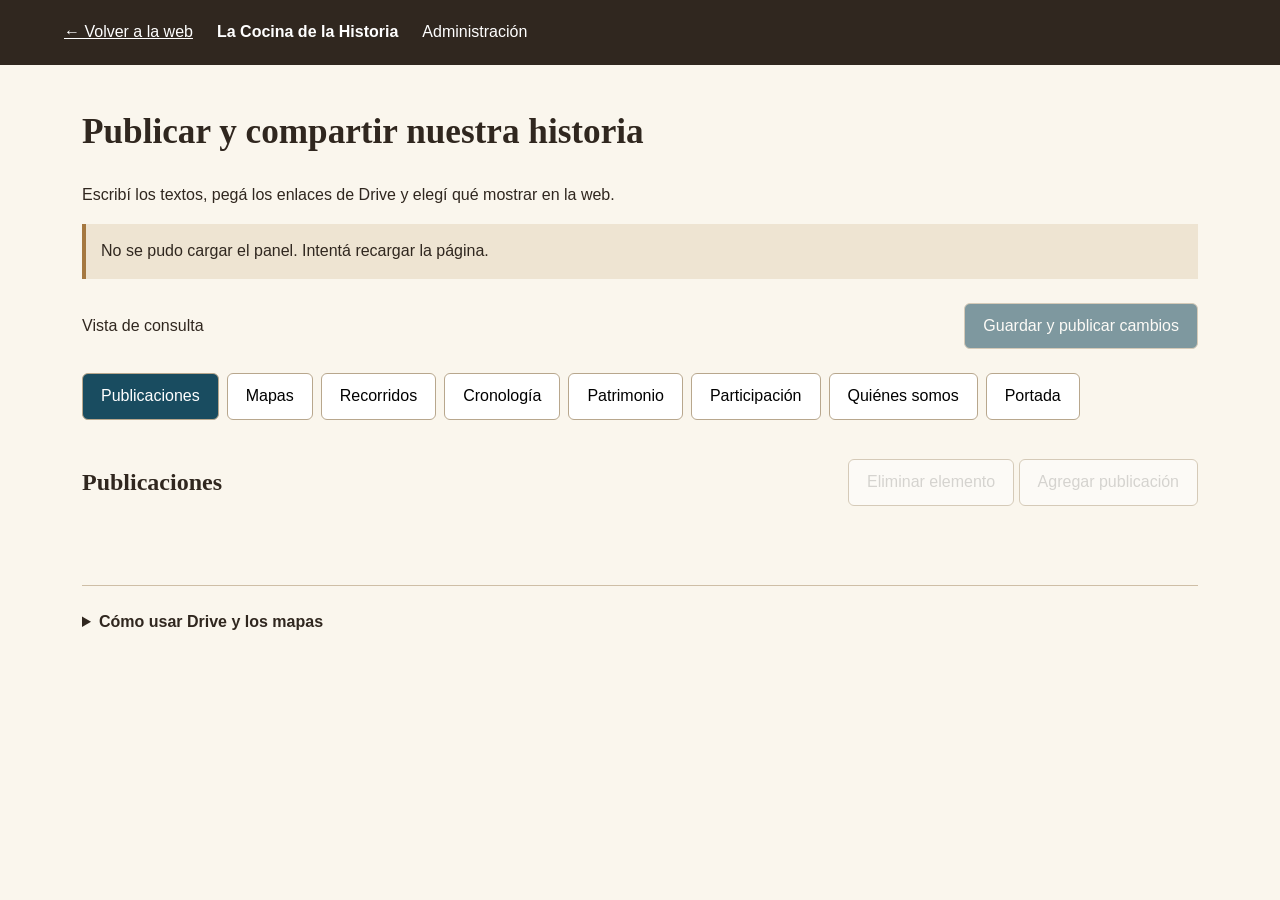
==== admin/index.html @ dc467589 "Agregar panel de contenidos, enlaces de Drive y recorridos de My Maps; preparar autenticación" ====
<!doctype html><html lang="es"><head><meta charset="utf-8"><meta name="viewport" content="width=device-width,initial-scale=1"><meta name="robots" content="noindex,nofollow"><title>Administración | La Cocina de la Historia</title><link rel="stylesheet" href="editor.css"></head><body>
<header><a href="../">← Volver a la web</a><strong>La Cocina de la Historia</strong><span>Administración</span></header>
<main><h1>Publicar y compartir nuestra historia</h1><p>Escribí los textos, pegá los enlaces de Drive y elegí qué mostrar en la web.</p>
<p id="status" role="status" aria-live="polite">Cargando el panel…</p>
<section id="loginArea" hidden><h2>Ingresar</h2><form id="loginForm"><label>Usuario<input id="username" autocomplete="username" required maxlength="60"></label><label>Contraseña<input id="password" type="password" autocomplete="current-password" required maxlength="256"></label><button>Ingresar</button></form></section>
<div class="toolbar"><span id="session">Vista de consulta</span><button id="logout" hidden>Cerrar sesión</button><button id="save" disabled>Guardar y publicar cambios</button></div>
<nav id="tabs" aria-label="Contenidos"><button data-tab="historias" aria-pressed="true">Publicaciones</button><button data-tab="mapas" aria-pressed="false">Mapas</button><button data-tab="recorridos" aria-pressed="false">Recorridos</button><button data-tab="cronologia" aria-pressed="false">Cronología</button><button data-tab="patrimonio" aria-pressed="false">Patrimonio</button><button data-tab="participacion" aria-pressed="false">Participación</button><button data-tab="proyecto" aria-pressed="false">Quiénes somos</button><button data-tab="portada" aria-pressed="false">Portada</button></nav>
<section aria-labelledby="sectionTitle"><div class="section-title"><h2 id="sectionTitle">Publicaciones</h2><div><button id="remove" disabled>Eliminar elemento</button> <button id="add" disabled>Agregar publicación</button></div></div><p id="sectionHelp"></p><div class="workspace"><aside id="items" aria-label="Elegir contenido"></aside><form id="editor"><fieldset id="fields" disabled></fieldset></form></div></section>
<details><summary>Cómo usar Drive y los mapas</summary><p>Subí las imágenes, PDF o digitalizaciones a Drive. En Compartir, elegí “Cualquier persona con el enlace” y el permiso “Lector”, si el archivo está destinado al público. Copiá el enlace del archivo y pegalo en su campo.</p><p>El texto del artículo se escribe en el panel. El enlace a un documento de Drive permite mostrar una vista del archivo; no importa automáticamente su texto. Si tu cuenta educativa no permite compartir fuera de la institución, usá una ubicación que permita el acceso público.</p><p>Para los mapas, pegá el enlace completo de Google My Maps, con su identificador <code>mid</code>. Compartí el mapa para que los visitantes puedan verlo. Las pinchetas, fotos y textos se editan en My Maps. Para los recorridos históricos, creá la ruta en My Maps y agregá su enlace en Recorridos, junto con las paradas en orden y la duración o distancia orientativa.</p><p>“Mostrar en la web” controla si el elemento aparece en las secciones públicas. Los datos guardados en este repositorio son públicos: no cargues información privada.</p><p>Antes de guardar, revisá los campos. La actualización de la web puede tardar unos minutos. Si otra persona guardó mientras editabas, el panel te avisará para evitar sobrescribir su trabajo.</p></details>
</main><script src="../assets/js/media.js"></script><script src="editor.js"></script></body></html>
---- admin/editor.css ----
:root{font-family:Arial,sans-serif;color:#30271f;background:#faf6ed;line-height:1.55}*{box-sizing:border-box}body{margin:0}header{background:#30271f;color:#fff;padding:20px 5%;display:flex;gap:24px;align-items:center;flex-wrap:wrap}a{color:inherit}main{max-width:1160px;margin:40px auto;padding:0 22px}h1,h2{font-family:Georgia,serif}h1{font-size:2.2rem}button{font:inherit;padding:10px 18px;border:1px solid #b8a78d;border-radius:6px;background:#fff;cursor:pointer}button:disabled{cursor:default;opacity:.55}button[aria-pressed=true],#save{background:#194c60;color:white}button:focus-visible,input:focus-visible,textarea:focus-visible,select:focus-visible{outline:3px solid #c28a36;outline-offset:3px}.toolbar,.section-title{display:flex;align-items:center;gap:14px;flex-wrap:wrap;justify-content:space-between;margin:24px 0}nav{display:flex;gap:8px;flex-wrap:wrap}#status{padding:15px;background:#eee4d2;border-left:4px solid #a57840;white-space:pre-wrap}.workspace{display:grid;grid-template-columns:240px 1fr;gap:24px}aside{display:flex;flex-direction:column;gap:8px}aside button{text-align:left}fieldset{border:0;padding:0;margin:0}label{display:block;font-weight:bold;margin:0 0 20px}input,textarea,select{display:block;width:100%;margin-top:6px;border:1px solid #a79b88;border-radius:5px;padding:11px;background:white;font:inherit;color:#30271f}textarea{min-height:140px;resize:vertical}input[type=checkbox]{width:auto;display:inline;margin-right:10px}small{display:block;font-weight:normal;color:#665b4e}details{margin-top:40px;border-top:1px solid #cebea6;padding-top:24px}summary{cursor:pointer;font-weight:bold}#loginForm{max-width:420px}.media-preview{max-width:100%;max-height:260px;display:block;margin:10px 0}.preview-link{display:inline-block;margin-bottom:20px}#editor{min-width:0}#sectionHelp{max-width:850px}.empty{padding:30px;background:#fff;border-radius:8px}[hidden]{display:none!important}@media(max-width:700px){.workspace{grid-template-columns:1fr}aside{flex-direction:row;overflow:auto;padding:3px}aside button{min-width:180px}header span{display:none}h1{font-size:1.8rem}}
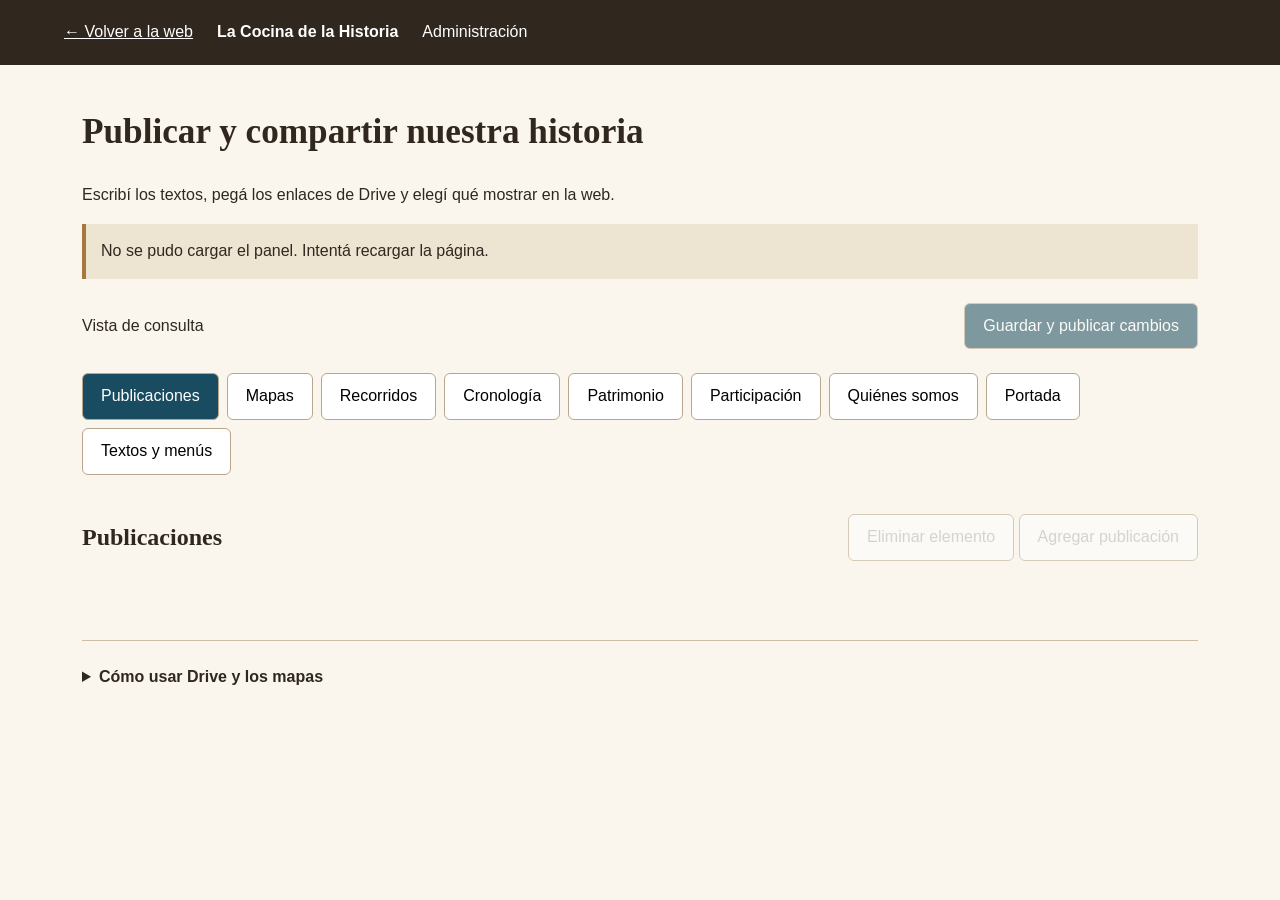
==== commit 75d4211d: "Permitir editar textos, menús y metadatos de todos los apartados desde el administrador" ====
--- a/admin/index.html
+++ b/admin/index.html
@@ -4,7 +4,7 @@
 <p id="status" role="status" aria-live="polite">Cargando el panel…</p>
 <section id="loginArea" hidden><h2>Ingresar</h2><form id="loginForm"><label>Usuario<input id="username" autocomplete="username" required maxlength="60"></label><label>Contraseña<input id="password" type="password" autocomplete="current-password" required maxlength="256"></label><button>Ingresar</button></form></section>
 <div class="toolbar"><span id="session">Vista de consulta</span><button id="logout" hidden>Cerrar sesión</button><button id="save" disabled>Guardar y publicar cambios</button></div>
-<nav id="tabs" aria-label="Contenidos"><button data-tab="historias" aria-pressed="true">Publicaciones</button><button data-tab="mapas" aria-pressed="false">Mapas</button><button data-tab="recorridos" aria-pressed="false">Recorridos</button><button data-tab="cronologia" aria-pressed="false">Cronología</button><button data-tab="patrimonio" aria-pressed="false">Patrimonio</button><button data-tab="participacion" aria-pressed="false">Participación</button><button data-tab="proyecto" aria-pressed="false">Quiénes somos</button><button data-tab="portada" aria-pressed="false">Portada</button></nav>
-<section aria-labelledby="sectionTitle"><div class="section-title"><h2 id="sectionTitle">Publicaciones</h2><div><button id="remove" disabled>Eliminar elemento</button> <button id="add" disabled>Agregar publicación</button></div></div><p id="sectionHelp"></p><div class="workspace"><aside id="items" aria-label="Elegir contenido"></aside><form id="editor"><fieldset id="fields" disabled></fieldset></form></div></section>
+<nav id="tabs" aria-label="Contenidos"><button data-tab="historias" aria-pressed="true">Publicaciones</button><button data-tab="mapas" aria-pressed="false">Mapas</button><button data-tab="recorridos" aria-pressed="false">Recorridos</button><button data-tab="cronologia" aria-pressed="false">Cronología</button><button data-tab="patrimonio" aria-pressed="false">Patrimonio</button><button data-tab="participacion" aria-pressed="false">Participación</button><button data-tab="proyecto" aria-pressed="false">Quiénes somos</button><button data-tab="portada" aria-pressed="false">Portada</button><button data-tab="textos" aria-pressed="false">Textos y menús</button></nav>
+<section aria-labelledby="sectionTitle"><div class="section-title"><h2 id="sectionTitle">Publicaciones</h2><div><button id="remove" disabled>Eliminar elemento</button> <button id="add" disabled>Agregar publicación</button></div></div><p id="sectionHelp"></p><label id="textGroupLabel" hidden>Elegir textos de la sección<select id="textGroup"></select></label><div class="workspace"><aside id="items" aria-label="Elegir contenido"></aside><form id="editor"><fieldset id="fields" disabled></fieldset></form></div></section>
 <details><summary>Cómo usar Drive y los mapas</summary><p>Subí las imágenes, PDF o digitalizaciones a Drive. En Compartir, elegí “Cualquier persona con el enlace” y el permiso “Lector”, si el archivo está destinado al público. Copiá el enlace del archivo y pegalo en su campo.</p><p>El texto del artículo se escribe en el panel. El enlace a un documento de Drive permite mostrar una vista del archivo; no importa automáticamente su texto. Si tu cuenta educativa no permite compartir fuera de la institución, usá una ubicación que permita el acceso público.</p><p>Para los mapas, pegá el enlace completo de Google My Maps, con su identificador <code>mid</code>. Compartí el mapa para que los visitantes puedan verlo. Las pinchetas, fotos y textos se editan en My Maps. Para los recorridos históricos, creá la ruta en My Maps y agregá su enlace en Recorridos, junto con las paradas en orden y la duración o distancia orientativa.</p><p>“Mostrar en la web” controla si el elemento aparece en las secciones públicas. Los datos guardados en este repositorio son públicos: no cargues información privada.</p><p>Antes de guardar, revisá los campos. La actualización de la web puede tardar unos minutos. Si otra persona guardó mientras editabas, el panel te avisará para evitar sobrescribir su trabajo.</p></details>
-</main><script src="../assets/js/media.js"></script><script src="editor.js"></script></body></html>
+</main><script src="../assets/js/media.js"></script><script src="../assets/js/text-fields.js"></script><script src="editor.js"></script></body></html>
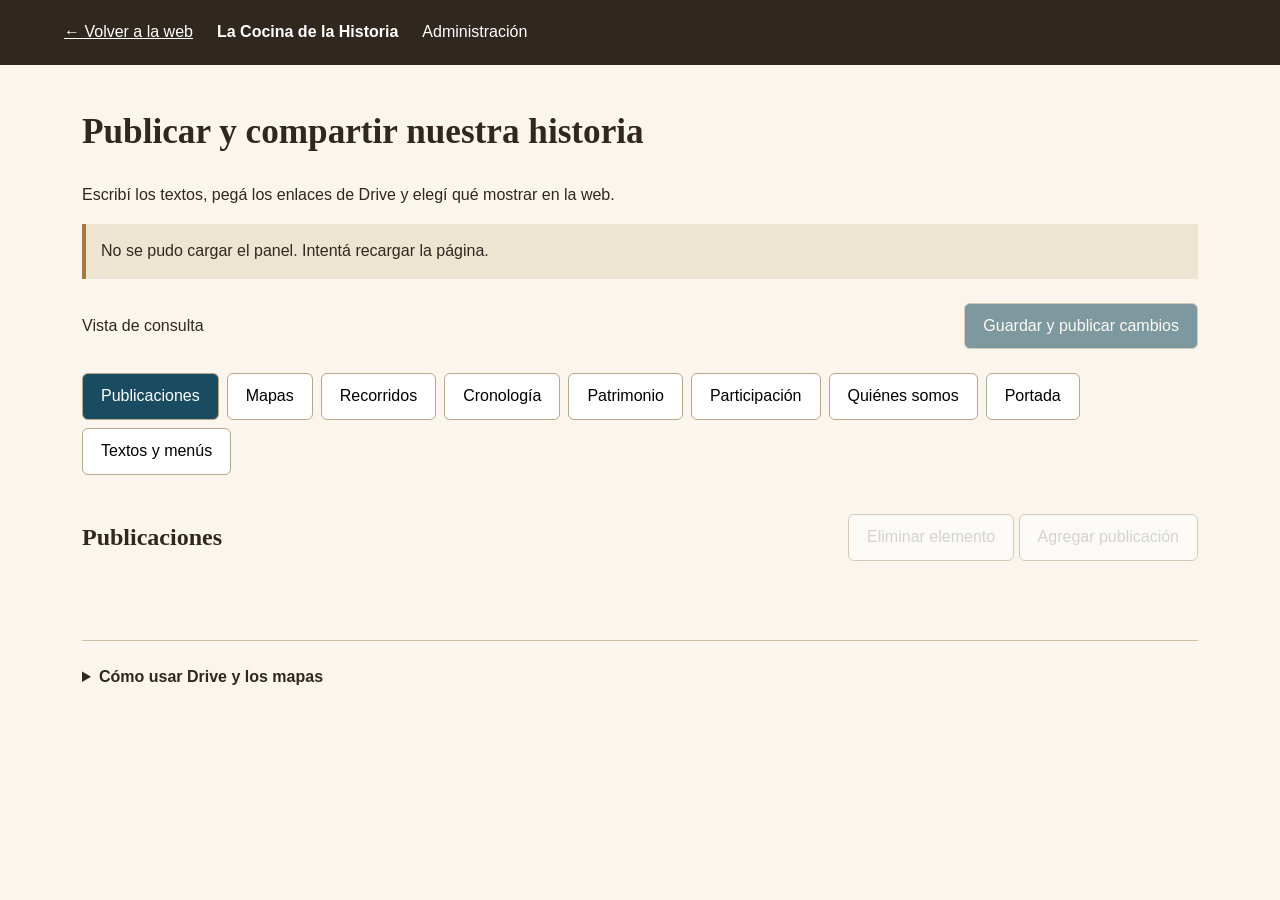
==== commit eeaec9ba: "Versionar recursos para cargar una versión consistente del administrador" ====
--- a/admin/index.html
+++ b/admin/index.html
@@ -1,4 +1,4 @@
-<!doctype html><html lang="es"><head><meta charset="utf-8"><meta name="viewport" content="width=device-width,initial-scale=1"><meta name="robots" content="noindex,nofollow"><title>Administración | La Cocina de la Historia</title><link rel="stylesheet" href="editor.css"></head><body>
+<!doctype html><html lang="es"><head><meta charset="utf-8"><meta name="viewport" content="width=device-width,initial-scale=1"><meta name="robots" content="noindex,nofollow"><title>Administración | La Cocina de la Historia</title><link rel="stylesheet" href="editor.css?v=20261022-3"></head><body>
 <header><a href="../">← Volver a la web</a><strong>La Cocina de la Historia</strong><span>Administración</span></header>
 <main><h1>Publicar y compartir nuestra historia</h1><p>Escribí los textos, pegá los enlaces de Drive y elegí qué mostrar en la web.</p>
 <p id="status" role="status" aria-live="polite">Cargando el panel…</p>
@@ -7,4 +7,4 @@
 <nav id="tabs" aria-label="Contenidos"><button data-tab="historias" aria-pressed="true">Publicaciones</button><button data-tab="mapas" aria-pressed="false">Mapas</button><button data-tab="recorridos" aria-pressed="false">Recorridos</button><button data-tab="cronologia" aria-pressed="false">Cronología</button><button data-tab="patrimonio" aria-pressed="false">Patrimonio</button><button data-tab="participacion" aria-pressed="false">Participación</button><button data-tab="proyecto" aria-pressed="false">Quiénes somos</button><button data-tab="portada" aria-pressed="false">Portada</button><button data-tab="textos" aria-pressed="false">Textos y menús</button></nav>
 <section aria-labelledby="sectionTitle"><div class="section-title"><h2 id="sectionTitle">Publicaciones</h2><div><button id="remove" disabled>Eliminar elemento</button> <button id="add" disabled>Agregar publicación</button></div></div><p id="sectionHelp"></p><label id="textGroupLabel" hidden>Elegir textos de la sección<select id="textGroup"></select></label><div class="workspace"><aside id="items" aria-label="Elegir contenido"></aside><form id="editor"><fieldset id="fields" disabled></fieldset></form></div></section>
 <details><summary>Cómo usar Drive y los mapas</summary><p>Subí las imágenes, PDF o digitalizaciones a Drive. En Compartir, elegí “Cualquier persona con el enlace” y el permiso “Lector”, si el archivo está destinado al público. Copiá el enlace del archivo y pegalo en su campo.</p><p>El texto del artículo se escribe en el panel. El enlace a un documento de Drive permite mostrar una vista del archivo; no importa automáticamente su texto. Si tu cuenta educativa no permite compartir fuera de la institución, usá una ubicación que permita el acceso público.</p><p>Para los mapas, pegá el enlace completo de Google My Maps, con su identificador <code>mid</code>. Compartí el mapa para que los visitantes puedan verlo. Las pinchetas, fotos y textos se editan en My Maps. Para los recorridos históricos, creá la ruta en My Maps y agregá su enlace en Recorridos, junto con las paradas en orden y la duración o distancia orientativa.</p><p>“Mostrar en la web” controla si el elemento aparece en las secciones públicas. Los datos guardados en este repositorio son públicos: no cargues información privada.</p><p>Antes de guardar, revisá los campos. La actualización de la web puede tardar unos minutos. Si otra persona guardó mientras editabas, el panel te avisará para evitar sobrescribir su trabajo.</p></details>
-</main><script src="../assets/js/media.js"></script><script src="../assets/js/text-fields.js"></script><script src="editor.js"></script></body></html>
+</main><script src="../assets/js/media.js?v=20261022-3"></script><script src="../assets/js/text-fields.js?v=20261022-3"></script><script src="editor.js?v=20261022-3"></script></body></html>
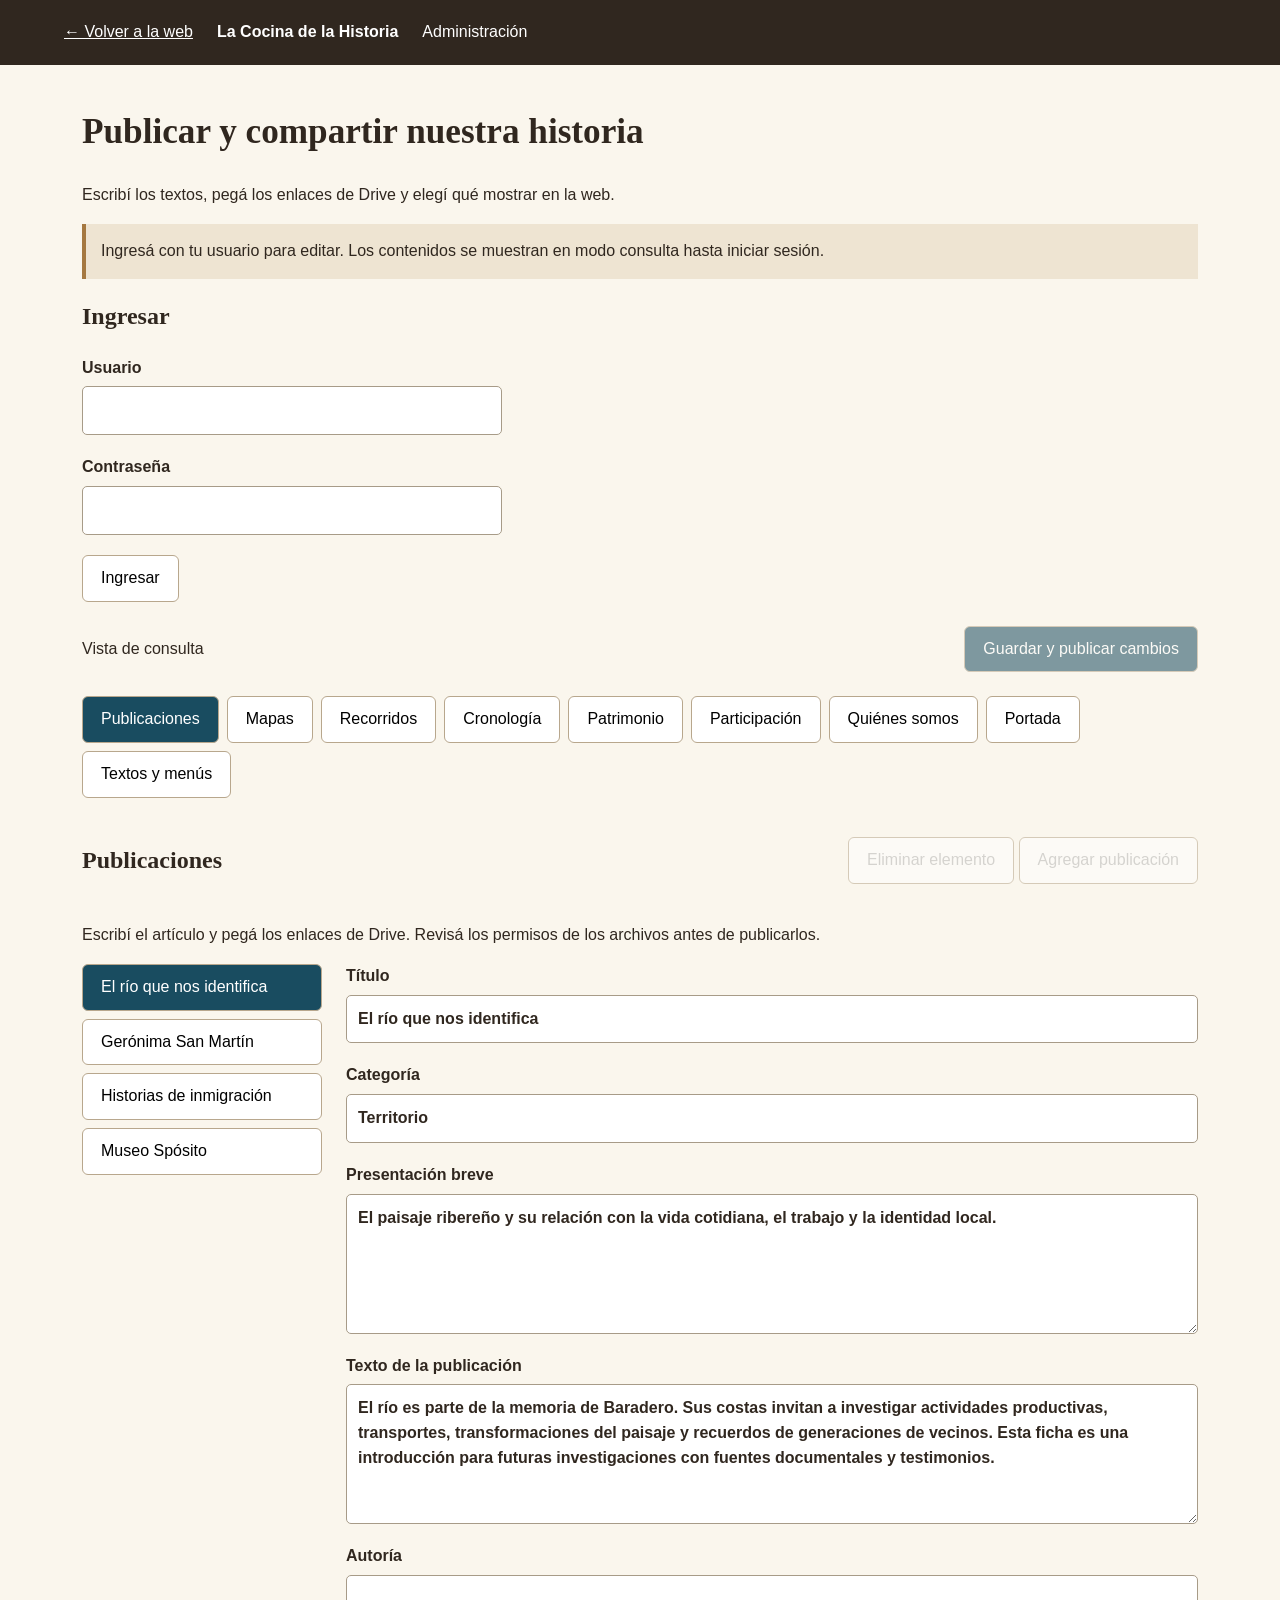
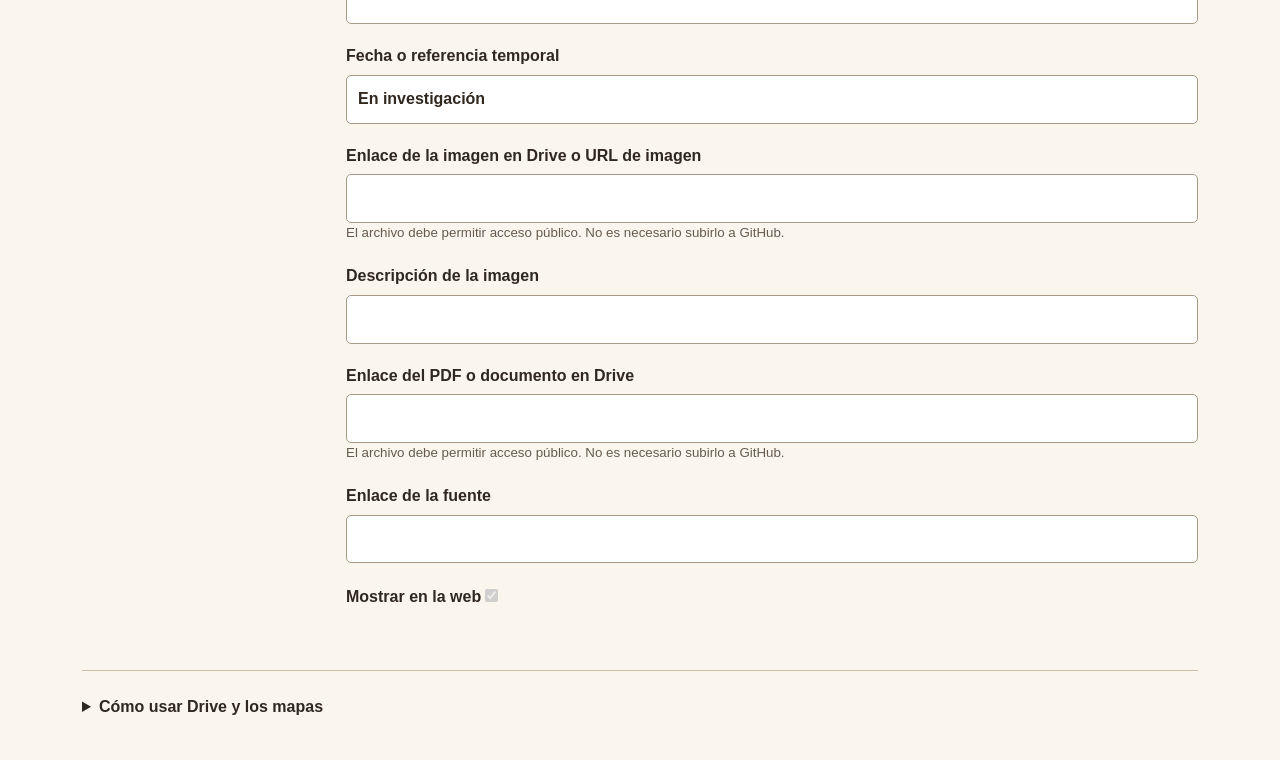
==== commit 16b87ccd: "Confirmar eliminaciones dentro del panel y actualizar títulos al editar" ====
--- a/admin/index.html
+++ b/admin/index.html
@@ -1,4 +1,4 @@
-<!doctype html><html lang="es"><head><meta charset="utf-8"><meta name="viewport" content="width=device-width,initial-scale=1"><meta name="robots" content="noindex,nofollow"><title>Administración | La Cocina de la Historia</title><link rel="stylesheet" href="editor.css?v=20261022-3"></head><body>
+<!doctype html><html lang="es"><head><meta charset="utf-8"><meta name="viewport" content="width=device-width,initial-scale=1"><meta name="robots" content="noindex,nofollow"><title>Administración | La Cocina de la Historia</title><link rel="stylesheet" href="editor.css?v=20261022-5"></head><body>
 <header><a href="../">← Volver a la web</a><strong>La Cocina de la Historia</strong><span>Administración</span></header>
 <main><h1>Publicar y compartir nuestra historia</h1><p>Escribí los textos, pegá los enlaces de Drive y elegí qué mostrar en la web.</p>
 <p id="status" role="status" aria-live="polite">Cargando el panel…</p>
@@ -7,4 +7,4 @@
 <nav id="tabs" aria-label="Contenidos"><button data-tab="historias" aria-pressed="true">Publicaciones</button><button data-tab="mapas" aria-pressed="false">Mapas</button><button data-tab="recorridos" aria-pressed="false">Recorridos</button><button data-tab="cronologia" aria-pressed="false">Cronología</button><button data-tab="patrimonio" aria-pressed="false">Patrimonio</button><button data-tab="participacion" aria-pressed="false">Participación</button><button data-tab="proyecto" aria-pressed="false">Quiénes somos</button><button data-tab="portada" aria-pressed="false">Portada</button><button data-tab="textos" aria-pressed="false">Textos y menús</button></nav>
 <section aria-labelledby="sectionTitle"><div class="section-title"><h2 id="sectionTitle">Publicaciones</h2><div><button id="remove" disabled>Eliminar elemento</button> <button id="add" disabled>Agregar publicación</button></div></div><p id="sectionHelp"></p><label id="textGroupLabel" hidden>Elegir textos de la sección<select id="textGroup"></select></label><div class="workspace"><aside id="items" aria-label="Elegir contenido"></aside><form id="editor"><fieldset id="fields" disabled></fieldset></form></div></section>
 <details><summary>Cómo usar Drive y los mapas</summary><p>Subí las imágenes, PDF o digitalizaciones a Drive. En Compartir, elegí “Cualquier persona con el enlace” y el permiso “Lector”, si el archivo está destinado al público. Copiá el enlace del archivo y pegalo en su campo.</p><p>El texto del artículo se escribe en el panel. El enlace a un documento de Drive permite mostrar una vista del archivo; no importa automáticamente su texto. Si tu cuenta educativa no permite compartir fuera de la institución, usá una ubicación que permita el acceso público.</p><p>Para los mapas, pegá el enlace completo de Google My Maps, con su identificador <code>mid</code>. Compartí el mapa para que los visitantes puedan verlo. Las pinchetas, fotos y textos se editan en My Maps. Para los recorridos históricos, creá la ruta en My Maps y agregá su enlace en Recorridos, junto con las paradas en orden y la duración o distancia orientativa.</p><p>“Mostrar en la web” controla si el elemento aparece en las secciones públicas. Los datos guardados en este repositorio son públicos: no cargues información privada.</p><p>Antes de guardar, revisá los campos. La actualización de la web puede tardar unos minutos. Si otra persona guardó mientras editabas, el panel te avisará para evitar sobrescribir su trabajo.</p></details>
-</main><script src="../assets/js/media.js?v=20261022-3"></script><script src="../assets/js/text-fields.js?v=20261022-3"></script><script src="editor.js?v=20261022-3"></script></body></html>
+<dialog id="deleteDialog" aria-labelledby="deleteTitle"><h2 id="deleteTitle">Eliminar elemento</h2><p>Se quitará de la web cuando guardes los cambios. El archivo original de Drive o My Maps no se elimina.</p><div class="toolbar"><button id="cancelDelete" type="button">Cancelar</button><button id="confirmDelete" type="button">Eliminar</button></div></dialog></main><script src="../assets/js/media.js?v=20261022-5"></script><script src="../assets/js/text-fields.js?v=20261022-5"></script><script src="editor.js?v=20261022-5"></script></body></html>
--- a/admin/editor.css
+++ b/admin/editor.css
@@ -1 +1,3 @@
 :root{font-family:Arial,sans-serif;color:#30271f;background:#faf6ed;line-height:1.55}*{box-sizing:border-box}body{margin:0}header{background:#30271f;color:#fff;padding:20px 5%;display:flex;gap:24px;align-items:center;flex-wrap:wrap}a{color:inherit}main{max-width:1160px;margin:40px auto;padding:0 22px}h1,h2{font-family:Georgia,serif}h1{font-size:2.2rem}button{font:inherit;padding:10px 18px;border:1px solid #b8a78d;border-radius:6px;background:#fff;cursor:pointer}button:disabled{cursor:default;opacity:.55}button[aria-pressed=true],#save{background:#194c60;color:white}button:focus-visible,input:focus-visible,textarea:focus-visible,select:focus-visible{outline:3px solid #c28a36;outline-offset:3px}.toolbar,.section-title{display:flex;align-items:center;gap:14px;flex-wrap:wrap;justify-content:space-between;margin:24px 0}nav{display:flex;gap:8px;flex-wrap:wrap}#status{padding:15px;background:#eee4d2;border-left:4px solid #a57840;white-space:pre-wrap}.workspace{display:grid;grid-template-columns:240px 1fr;gap:24px}aside{display:flex;flex-direction:column;gap:8px}aside button{text-align:left}fieldset{border:0;padding:0;margin:0}label{display:block;font-weight:bold;margin:0 0 20px}input,textarea,select{display:block;width:100%;margin-top:6px;border:1px solid #a79b88;border-radius:5px;padding:11px;background:white;font:inherit;color:#30271f}textarea{min-height:140px;resize:vertical}input[type=checkbox]{width:auto;display:inline;margin-right:10px}small{display:block;font-weight:normal;color:#665b4e}details{margin-top:40px;border-top:1px solid #cebea6;padding-top:24px}summary{cursor:pointer;font-weight:bold}#loginForm{max-width:420px}.media-preview{max-width:100%;max-height:260px;display:block;margin:10px 0}.preview-link{display:inline-block;margin-bottom:20px}#editor{min-width:0}#sectionHelp{max-width:850px}.empty{padding:30px;background:#fff;border-radius:8px}[hidden]{display:none!important}@media(max-width:700px){.workspace{grid-template-columns:1fr}aside{flex-direction:row;overflow:auto;padding:3px}aside button{min-width:180px}header span{display:none}h1{font-size:1.8rem}}
+
+dialog{width:min(520px,calc(100% - 32px));padding:28px;border:1px solid #b8a78d;border-radius:12px;color:#30271f;background:#fffdf8}dialog::backdrop{background:#20191199}#confirmDelete{background:#8a332b;color:#fff}
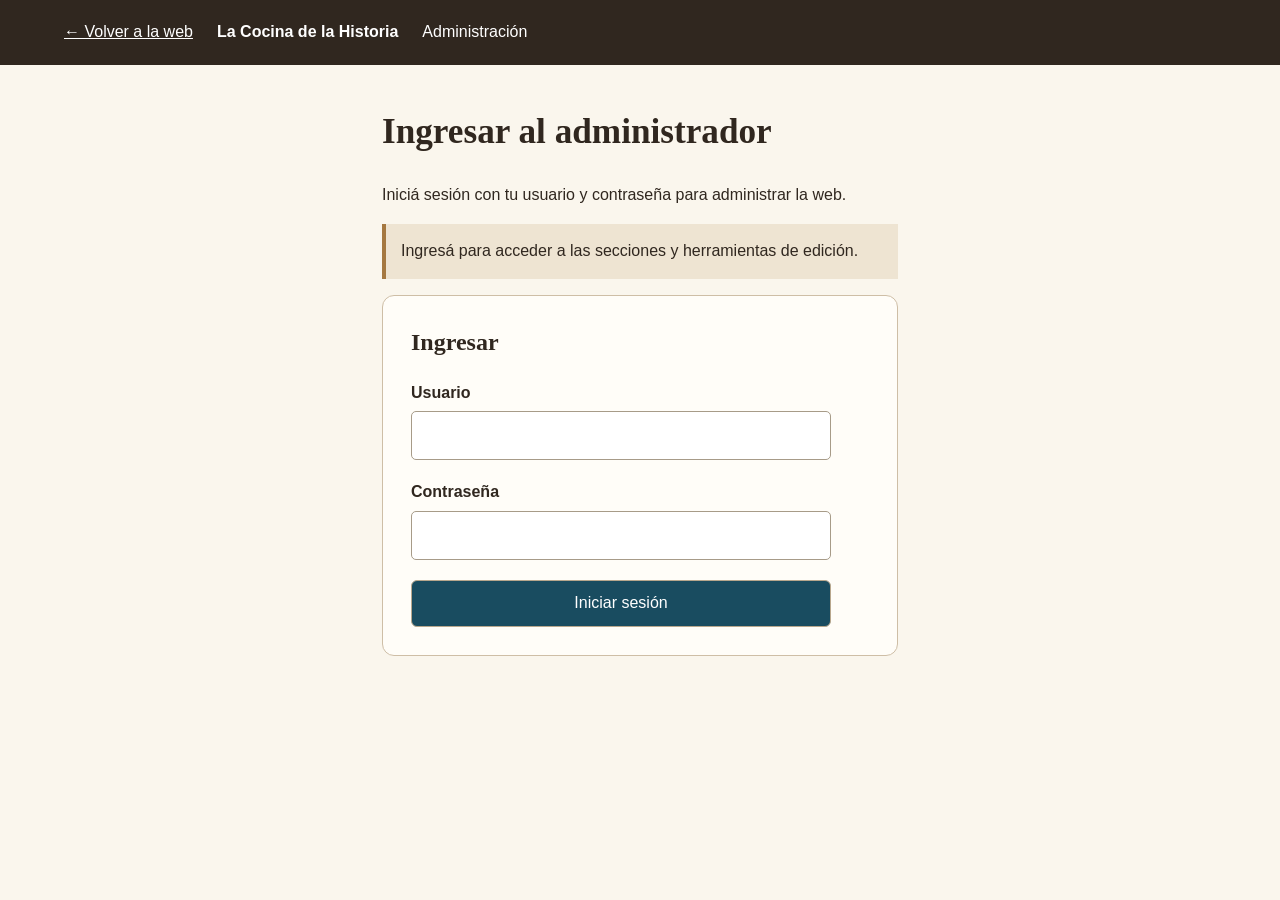
==== commit 60d9e9de: "Separar pantalla de ingreso del administrador" ====
--- a/admin/index.html
+++ b/admin/index.html
@@ -1,10 +1,10 @@
-<!doctype html><html lang="es"><head><meta charset="utf-8"><meta name="viewport" content="width=device-width,initial-scale=1"><meta name="robots" content="noindex,nofollow"><title>Administración | La Cocina de la Historia</title><link rel="stylesheet" href="editor.css?v=20261022-5"></head><body>
+<!doctype html><html lang="es"><head><meta charset="utf-8"><meta name="viewport" content="width=device-width,initial-scale=1"><meta name="robots" content="noindex,nofollow"><title>Administración | La Cocina de la Historia</title><link rel="stylesheet" href="editor.css?v=20261022-6"></head><body class="signed-out">
 <header><a href="../">← Volver a la web</a><strong>La Cocina de la Historia</strong><span>Administración</span></header>
-<main><h1>Publicar y compartir nuestra historia</h1><p>Escribí los textos, pegá los enlaces de Drive y elegí qué mostrar en la web.</p>
+<main><h1 id="pageTitle" tabindex="-1">Ingresar al administrador</h1><p id="pageIntro">Iniciá sesión con tu usuario y contraseña para administrar la web.</p>
 <p id="status" role="status" aria-live="polite">Cargando el panel…</p>
-<section id="loginArea" hidden><h2>Ingresar</h2><form id="loginForm"><label>Usuario<input id="username" autocomplete="username" required maxlength="60"></label><label>Contraseña<input id="password" type="password" autocomplete="current-password" required maxlength="256"></label><button>Ingresar</button></form></section>
-<div class="toolbar"><span id="session">Vista de consulta</span><button id="logout" hidden>Cerrar sesión</button><button id="save" disabled>Guardar y publicar cambios</button></div>
+<section id="loginArea" hidden><h2>Ingresar</h2><form id="loginForm"><label>Usuario<input id="username" autocomplete="username" required maxlength="60"></label><label>Contraseña<input id="password" type="password" autocomplete="current-password" required maxlength="256"></label><button id="loginButton" disabled>Iniciar sesión</button></form></section>
+<div id="adminArea" hidden><div class="toolbar"><span id="session"></span><button id="logout" hidden>Cerrar sesión</button><button id="save" disabled>Guardar y publicar cambios</button></div>
 <nav id="tabs" aria-label="Contenidos"><button data-tab="historias" aria-pressed="true">Publicaciones</button><button data-tab="mapas" aria-pressed="false">Mapas</button><button data-tab="recorridos" aria-pressed="false">Recorridos</button><button data-tab="cronologia" aria-pressed="false">Cronología</button><button data-tab="patrimonio" aria-pressed="false">Patrimonio</button><button data-tab="participacion" aria-pressed="false">Participación</button><button data-tab="proyecto" aria-pressed="false">Quiénes somos</button><button data-tab="portada" aria-pressed="false">Portada</button><button data-tab="textos" aria-pressed="false">Textos y menús</button></nav>
 <section aria-labelledby="sectionTitle"><div class="section-title"><h2 id="sectionTitle">Publicaciones</h2><div><button id="remove" disabled>Eliminar elemento</button> <button id="add" disabled>Agregar publicación</button></div></div><p id="sectionHelp"></p><label id="textGroupLabel" hidden>Elegir textos de la sección<select id="textGroup"></select></label><div class="workspace"><aside id="items" aria-label="Elegir contenido"></aside><form id="editor"><fieldset id="fields" disabled></fieldset></form></div></section>
 <details><summary>Cómo usar Drive y los mapas</summary><p>Subí las imágenes, PDF o digitalizaciones a Drive. En Compartir, elegí “Cualquier persona con el enlace” y el permiso “Lector”, si el archivo está destinado al público. Copiá el enlace del archivo y pegalo en su campo.</p><p>El texto del artículo se escribe en el panel. El enlace a un documento de Drive permite mostrar una vista del archivo; no importa automáticamente su texto. Si tu cuenta educativa no permite compartir fuera de la institución, usá una ubicación que permita el acceso público.</p><p>Para los mapas, pegá el enlace completo de Google My Maps, con su identificador <code>mid</code>. Compartí el mapa para que los visitantes puedan verlo. Las pinchetas, fotos y textos se editan en My Maps. Para los recorridos históricos, creá la ruta en My Maps y agregá su enlace en Recorridos, junto con las paradas en orden y la duración o distancia orientativa.</p><p>“Mostrar en la web” controla si el elemento aparece en las secciones públicas. Los datos guardados en este repositorio son públicos: no cargues información privada.</p><p>Antes de guardar, revisá los campos. La actualización de la web puede tardar unos minutos. Si otra persona guardó mientras editabas, el panel te avisará para evitar sobrescribir su trabajo.</p></details>
-<dialog id="deleteDialog" aria-labelledby="deleteTitle"><h2 id="deleteTitle">Eliminar elemento</h2><p>Se quitará de la web cuando guardes los cambios. El archivo original de Drive o My Maps no se elimina.</p><div class="toolbar"><button id="cancelDelete" type="button">Cancelar</button><button id="confirmDelete" type="button">Eliminar</button></div></dialog></main><script src="../assets/js/media.js?v=20261022-5"></script><script src="../assets/js/text-fields.js?v=20261022-5"></script><script src="editor.js?v=20261022-5"></script></body></html>
+<dialog id="deleteDialog" aria-labelledby="deleteTitle"><h2 id="deleteTitle">Eliminar elemento</h2><p>Se quitará de la web cuando guardes los cambios. El archivo original de Drive o My Maps no se elimina.</p><div class="toolbar"><button id="cancelDelete" type="button">Cancelar</button><button id="confirmDelete" type="button">Eliminar</button></div></dialog></div></main><script src="../assets/js/media.js?v=20261022-6"></script><script src="../assets/js/text-fields.js?v=20261022-6"></script><script src="editor.js?v=20261022-6"></script></body></html>
--- a/admin/editor.css
+++ b/admin/editor.css
@@ -1,3 +1,5 @@
 :root{font-family:Arial,sans-serif;color:#30271f;background:#faf6ed;line-height:1.55}*{box-sizing:border-box}body{margin:0}header{background:#30271f;color:#fff;padding:20px 5%;display:flex;gap:24px;align-items:center;flex-wrap:wrap}a{color:inherit}main{max-width:1160px;margin:40px auto;padding:0 22px}h1,h2{font-family:Georgia,serif}h1{font-size:2.2rem}button{font:inherit;padding:10px 18px;border:1px solid #b8a78d;border-radius:6px;background:#fff;cursor:pointer}button:disabled{cursor:default;opacity:.55}button[aria-pressed=true],#save{background:#194c60;color:white}button:focus-visible,input:focus-visible,textarea:focus-visible,select:focus-visible{outline:3px solid #c28a36;outline-offset:3px}.toolbar,.section-title{display:flex;align-items:center;gap:14px;flex-wrap:wrap;justify-content:space-between;margin:24px 0}nav{display:flex;gap:8px;flex-wrap:wrap}#status{padding:15px;background:#eee4d2;border-left:4px solid #a57840;white-space:pre-wrap}.workspace{display:grid;grid-template-columns:240px 1fr;gap:24px}aside{display:flex;flex-direction:column;gap:8px}aside button{text-align:left}fieldset{border:0;padding:0;margin:0}label{display:block;font-weight:bold;margin:0 0 20px}input,textarea,select{display:block;width:100%;margin-top:6px;border:1px solid #a79b88;border-radius:5px;padding:11px;background:white;font:inherit;color:#30271f}textarea{min-height:140px;resize:vertical}input[type=checkbox]{width:auto;display:inline;margin-right:10px}small{display:block;font-weight:normal;color:#665b4e}details{margin-top:40px;border-top:1px solid #cebea6;padding-top:24px}summary{cursor:pointer;font-weight:bold}#loginForm{max-width:420px}.media-preview{max-width:100%;max-height:260px;display:block;margin:10px 0}.preview-link{display:inline-block;margin-bottom:20px}#editor{min-width:0}#sectionHelp{max-width:850px}.empty{padding:30px;background:#fff;border-radius:8px}[hidden]{display:none!important}@media(max-width:700px){.workspace{grid-template-columns:1fr}aside{flex-direction:row;overflow:auto;padding:3px}aside button{min-width:180px}header span{display:none}h1{font-size:1.8rem}}
 
 dialog{width:min(520px,calc(100% - 32px));padding:28px;border:1px solid #b8a78d;border-radius:12px;color:#30271f;background:#fffdf8}dialog::backdrop{background:#20191199}#confirmDelete{background:#8a332b;color:#fff}
+
+.signed-out main{max-width:560px}.signed-out #loginArea{padding:28px;background:#fffdf8;border:1px solid #cebea6;border-radius:12px}.signed-out #loginArea h2{margin-top:0}#loginButton{width:100%;background:#194c60;color:#fff}#pageTitle:focus{outline:none}
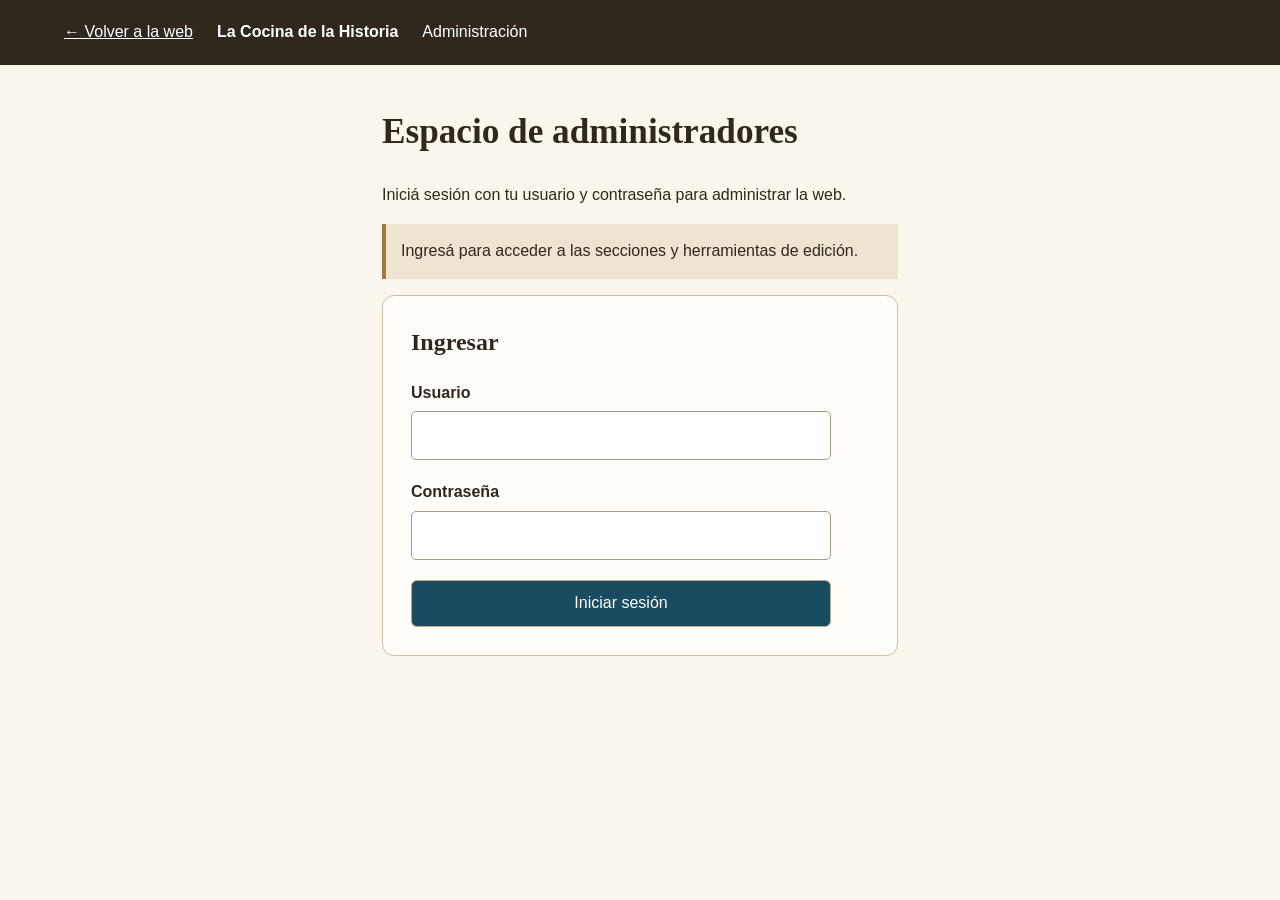
==== commit 19691ddf: "Titular el ingreso Espacio de administradores y actualizar su acceso" ====
--- a/admin/index.html
+++ b/admin/index.html
@@ -1,10 +1,10 @@
-<!doctype html><html lang="es"><head><meta charset="utf-8"><meta name="viewport" content="width=device-width,initial-scale=1"><meta name="robots" content="noindex,nofollow"><title>Administración | La Cocina de la Historia</title><link rel="stylesheet" href="editor.css?v=20261022-6"></head><body class="signed-out">
+<!doctype html><html lang="es"><head><meta charset="utf-8"><meta name="viewport" content="width=device-width,initial-scale=1"><meta name="robots" content="noindex,nofollow"><title>Administración | La Cocina de la Historia</title><link rel="stylesheet" href="editor.css?v=20261022-7"></head><body class="signed-out">
 <header><a href="../">← Volver a la web</a><strong>La Cocina de la Historia</strong><span>Administración</span></header>
-<main><h1 id="pageTitle" tabindex="-1">Ingresar al administrador</h1><p id="pageIntro">Iniciá sesión con tu usuario y contraseña para administrar la web.</p>
+<main><h1 id="pageTitle" tabindex="-1">Espacio de administradores</h1><p id="pageIntro">Iniciá sesión con tu usuario y contraseña para administrar la web.</p>
 <p id="status" role="status" aria-live="polite">Cargando el panel…</p>
 <section id="loginArea" hidden><h2>Ingresar</h2><form id="loginForm"><label>Usuario<input id="username" autocomplete="username" required maxlength="60"></label><label>Contraseña<input id="password" type="password" autocomplete="current-password" required maxlength="256"></label><button id="loginButton" disabled>Iniciar sesión</button></form></section>
 <div id="adminArea" hidden><div class="toolbar"><span id="session"></span><button id="logout" hidden>Cerrar sesión</button><button id="save" disabled>Guardar y publicar cambios</button></div>
 <nav id="tabs" aria-label="Contenidos"><button data-tab="historias" aria-pressed="true">Publicaciones</button><button data-tab="mapas" aria-pressed="false">Mapas</button><button data-tab="recorridos" aria-pressed="false">Recorridos</button><button data-tab="cronologia" aria-pressed="false">Cronología</button><button data-tab="patrimonio" aria-pressed="false">Patrimonio</button><button data-tab="participacion" aria-pressed="false">Participación</button><button data-tab="proyecto" aria-pressed="false">Quiénes somos</button><button data-tab="portada" aria-pressed="false">Portada</button><button data-tab="textos" aria-pressed="false">Textos y menús</button></nav>
 <section aria-labelledby="sectionTitle"><div class="section-title"><h2 id="sectionTitle">Publicaciones</h2><div><button id="remove" disabled>Eliminar elemento</button> <button id="add" disabled>Agregar publicación</button></div></div><p id="sectionHelp"></p><label id="textGroupLabel" hidden>Elegir textos de la sección<select id="textGroup"></select></label><div class="workspace"><aside id="items" aria-label="Elegir contenido"></aside><form id="editor"><fieldset id="fields" disabled></fieldset></form></div></section>
 <details><summary>Cómo usar Drive y los mapas</summary><p>Subí las imágenes, PDF o digitalizaciones a Drive. En Compartir, elegí “Cualquier persona con el enlace” y el permiso “Lector”, si el archivo está destinado al público. Copiá el enlace del archivo y pegalo en su campo.</p><p>El texto del artículo se escribe en el panel. El enlace a un documento de Drive permite mostrar una vista del archivo; no importa automáticamente su texto. Si tu cuenta educativa no permite compartir fuera de la institución, usá una ubicación que permita el acceso público.</p><p>Para los mapas, pegá el enlace completo de Google My Maps, con su identificador <code>mid</code>. Compartí el mapa para que los visitantes puedan verlo. Las pinchetas, fotos y textos se editan en My Maps. Para los recorridos históricos, creá la ruta en My Maps y agregá su enlace en Recorridos, junto con las paradas en orden y la duración o distancia orientativa.</p><p>“Mostrar en la web” controla si el elemento aparece en las secciones públicas. Los datos guardados en este repositorio son públicos: no cargues información privada.</p><p>Antes de guardar, revisá los campos. La actualización de la web puede tardar unos minutos. Si otra persona guardó mientras editabas, el panel te avisará para evitar sobrescribir su trabajo.</p></details>
-<dialog id="deleteDialog" aria-labelledby="deleteTitle"><h2 id="deleteTitle">Eliminar elemento</h2><p>Se quitará de la web cuando guardes los cambios. El archivo original de Drive o My Maps no se elimina.</p><div class="toolbar"><button id="cancelDelete" type="button">Cancelar</button><button id="confirmDelete" type="button">Eliminar</button></div></dialog></div></main><script src="../assets/js/media.js?v=20261022-6"></script><script src="../assets/js/text-fields.js?v=20261022-6"></script><script src="editor.js?v=20261022-6"></script></body></html>
+<dialog id="deleteDialog" aria-labelledby="deleteTitle"><h2 id="deleteTitle">Eliminar elemento</h2><p>Se quitará de la web cuando guardes los cambios. El archivo original de Drive o My Maps no se elimina.</p><div class="toolbar"><button id="cancelDelete" type="button">Cancelar</button><button id="confirmDelete" type="button">Eliminar</button></div></dialog></div></main><script src="../assets/js/media.js?v=20261022-7"></script><script src="../assets/js/text-fields.js?v=20261022-7"></script><script src="editor.js?v=20261022-7"></script></body></html>
